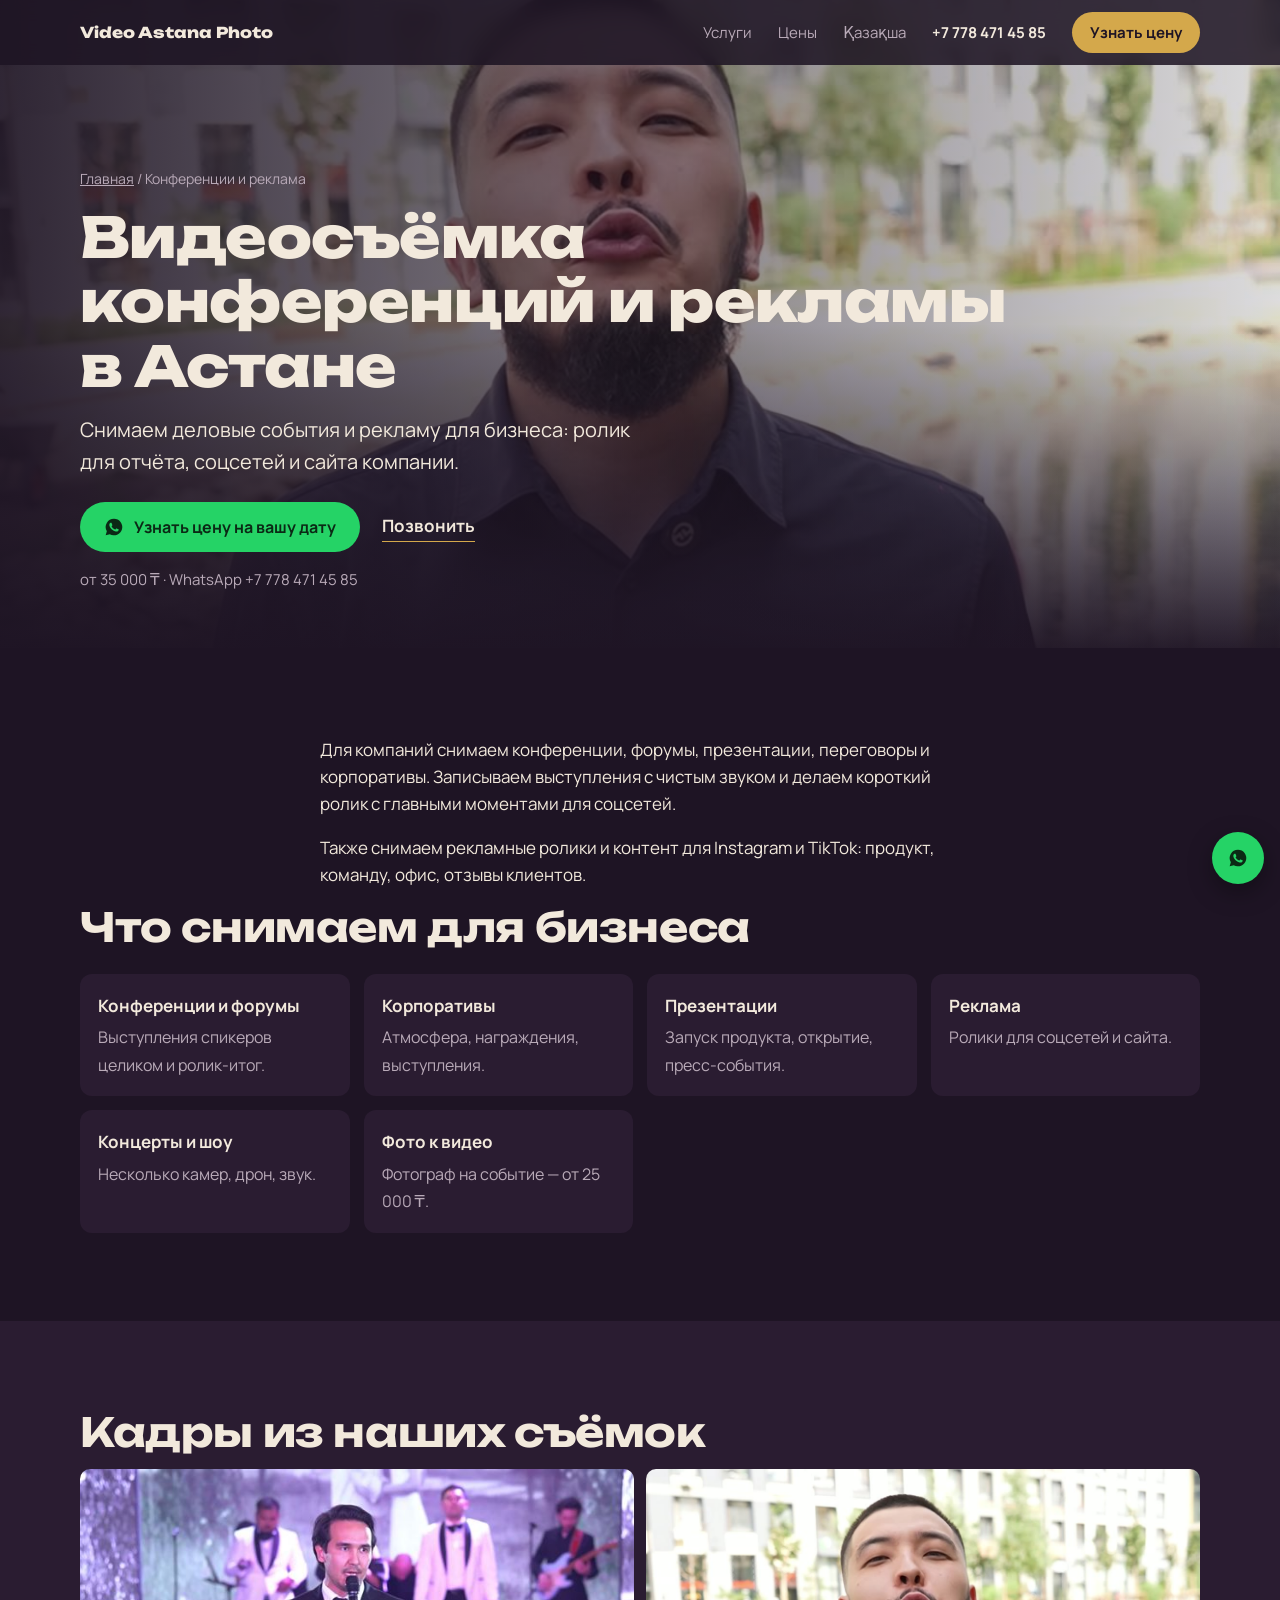
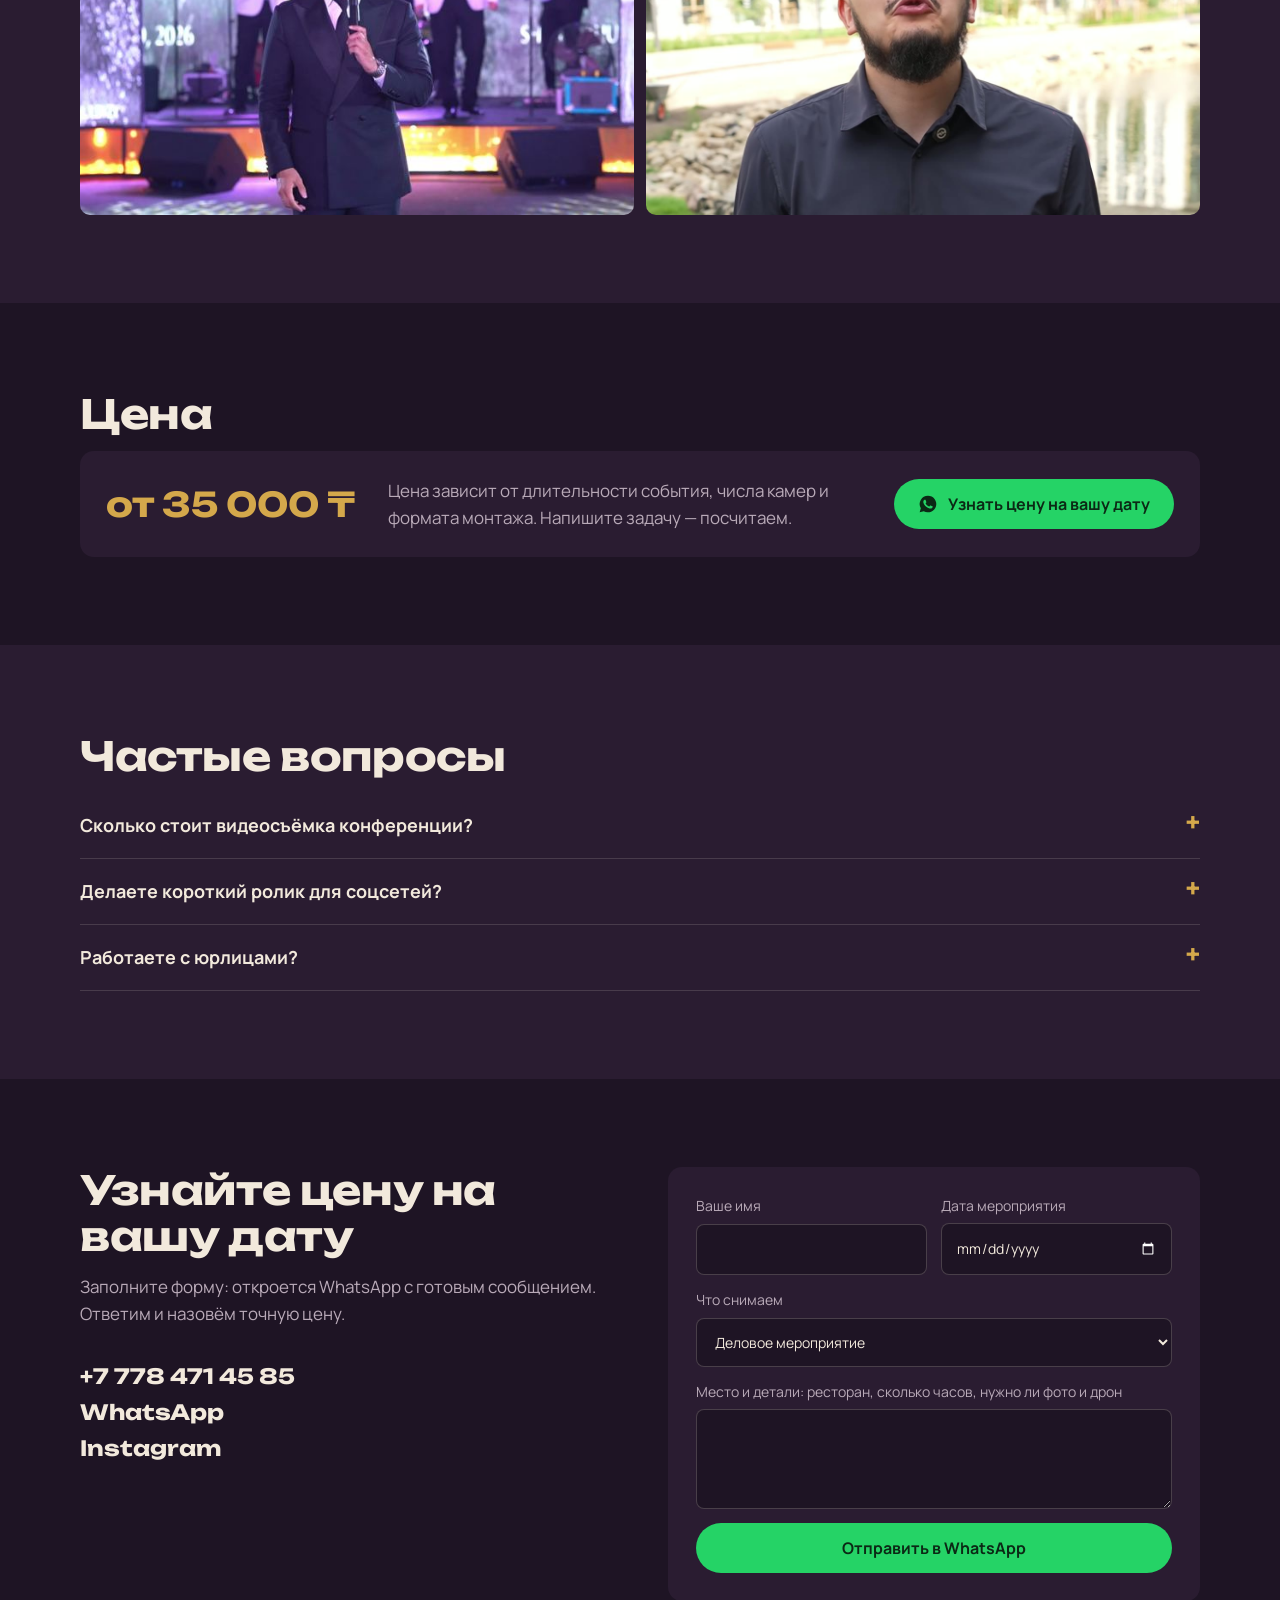
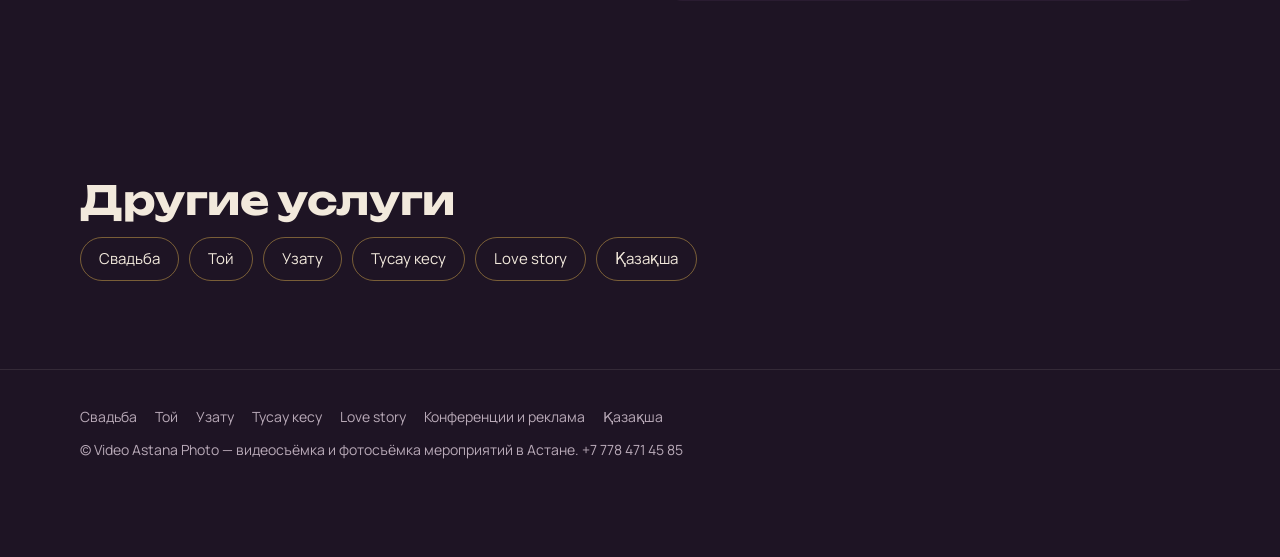
==== konferencii/index.html @ 9b66af79 "Service landing pages (RU) + Kazakh page, shared CSS/JS, sitemap" ====
<!doctype html>
<html lang="ru">
<head>
<meta charset="utf-8">
<meta name="viewport" content="width=device-width,initial-scale=1">
<title>Видеосъёмка конференций и корпоративов в Астане | Video Astana Photo</title>
<meta name="description" content="Видеосъёмка конференций, корпоративов, презентаций и рекламных роликов в Астане. Ролик и фото для отчёта и соцсетей. Цена от 35 000 ₸.">
<link rel="canonical" href="https://videoastanaphoto.kz/konferencii/">
<meta name="robots" content="index,follow">
<meta property="og:type" content="website">
<meta property="og:locale" content="ru_KZ">
<meta property="og:url" content="https://videoastanaphoto.kz/konferencii/">
<meta property="og:title" content="Видеосъёмка конференций и рекламы в Астане — Video Astana Photo">
<meta property="og:description" content="Видеосъёмка конференций, корпоративов, презентаций и рекламных роликов в Астане. Ролик и фото для отчёта и соцсетей. Цена от 35 000 ₸.">
<meta property="og:image" content="https://videoastanaphoto.kz/img/reklama-dlya-biznesa.jpg">
<meta name="twitter:card" content="summary_large_image">
<meta name="theme-color" content="#1E1424">
<link rel="icon" href="data:image/svg+xml,<svg xmlns='http://www.w3.org/2000/svg' viewBox='0 0 32 32'><circle cx='16' cy='16' r='9' fill='%23E0483E'/></svg>">
<link rel="preload" as="image" href="/img/reklama-dlya-biznesa.jpg" fetchpriority="high">
<link rel="preconnect" href="https://fonts.googleapis.com">
<link rel="preconnect" href="https://fonts.gstatic.com" crossorigin>
<link href="https://fonts.googleapis.com/css2?family=Unbounded:wght@500;700;800&family=Manrope:wght@400;600;700&display=swap" rel="stylesheet">
<link rel="stylesheet" href="/style.css">
<script type="application/ld+json">{"@context": "https://schema.org", "@type": "Service", "name": "Видеосъёмка конференций и рекламы в Астане", "serviceType": "Конференции и реклама", "description": "Видеосъёмка конференций, корпоративов, презентаций и рекламных роликов в Астане. Ролик и фото для отчёта и соцсетей. Цена от 35 000 ₸.", "url": "https://videoastanaphoto.kz/konferencii/", "areaServed": {"@type": "City", "name": "Астана"}, "provider": {"@id": "https://videoastanaphoto.kz/#business"}, "offers": {"@type": "Offer", "priceCurrency": "KZT", "price": 35000, "priceSpecification": {"@type": "PriceSpecification", "minPrice": 35000, "priceCurrency": "KZT"}}}</script>
<script type="application/ld+json">{"@context": "https://schema.org", "@type": "BreadcrumbList", "itemListElement": [{"@type": "ListItem", "position": 1, "name": "Главная", "item": "https://videoastanaphoto.kz/"}, {"@type": "ListItem", "position": 2, "name": "Конференции и реклама", "item": "https://videoastanaphoto.kz/konferencii/"}]}</script>
<script type="application/ld+json">{"@context": "https://schema.org", "@type": "FAQPage", "mainEntity": [{"@type": "Question", "name": "Сколько стоит видеосъёмка конференции?", "acceptedAnswer": {"@type": "Answer", "text": "От 35 000 ₸. Цена зависит от длительности, числа камер и того, нужен ли ролик-итог."}}, {"@type": "Question", "name": "Делаете короткий ролик для соцсетей?", "acceptedAnswer": {"@type": "Answer", "text": "Да, монтируем ролик с главными моментами в вертикальном и горизонтальном формате."}}, {"@type": "Question", "name": "Работаете с юрлицами?", "acceptedAnswer": {"@type": "Answer", "text": "Напишите в WhatsApp, обсудим удобный формат оплаты и документы."}}]}</script>
<script async src="https://www.googletagmanager.com/gtag/js?id=G-8J325X86KR"></script>
<script>window.dataLayer=window.dataLayer||[];function gtag(){dataLayer.push(arguments)}gtag('js',new Date());gtag('config','G-8J325X86KR');</script>
</head>
<body>

<nav class="nav" aria-label="Меню"><div class="wrap">
  <a class="logo" href="/">Video Astana Photo</a>
  <a class="m" href="/#uslugi">Услуги</a>
  <a class="m" href="/#ceny">Цены</a>
  <a class="m" href="/kz/">Қазақша</a>
  <a class="tel" href="tel:+77784714585">+7 778 471 45 85</a>
  <a class="btn" href="#zayavka">Узнать цену</a>
</div></nav>

<main>
<header class="page-hero">
  <img src="/img/reklama-dlya-biznesa.jpg" srcset="/img/reklama-dlya-biznesa-sm.jpg 720w, /img/reklama-dlya-biznesa.jpg 1600w" sizes="100vw" alt="Съёмка рекламного ролика для бизнеса в Астане" width="720" height="405">
  <div class="wrap">
    <p class="crumbs"><a href="/">Главная</a> / Конференции и реклама</p>
    <h1>Видеосъёмка конференций и рекламы в Астане</h1>
    <p class="lead">Снимаем деловые события и рекламу для бизнеса: ролик для отчёта, соцсетей и сайта компании.</p>
    <div class="cta">
      <a class="btn wa" href="https://wa.me/77784714585?text=%D0%97%D0%B4%D1%80%D0%B0%D0%B2%D1%81%D1%82%D0%B2%D1%83%D0%B9%D1%82%D0%B5%21%20%D0%A5%D0%BE%D1%87%D1%83%20%D1%83%D0%B7%D0%BD%D0%B0%D1%82%D1%8C%20%D1%86%D0%B5%D0%BD%D1%83%20%D1%81%D1%8A%D1%91%D0%BC%D0%BA%D0%B8%20%28%D0%BA%D0%BE%D0%BD%D1%84%D0%B5%D1%80%D0%B5%D0%BD%D1%86%D0%B8%D0%B8%20%D0%B8%20%D1%80%D0%B5%D0%BA%D0%BB%D0%B0%D0%BC%D0%B0%29%20%D0%BD%D0%B0%20%D0%BC%D0%BE%D1%8E%20%D0%B4%D0%B0%D1%82%D1%83."><svg viewBox="0 0 24 24" fill="currentColor" aria-hidden="true"><path d="M12 2a10 10 0 0 0-8.6 15.1L2 22l5-1.3A10 10 0 1 0 12 2Zm5.3 14.2c-.2.6-1.3 1.2-1.8 1.2-.5.1-1 .2-3.3-.7-2.8-1.1-4.6-4-4.7-4.2-.1-.2-1.1-1.5-1.1-2.9s.7-2 1-2.3c.2-.3.5-.3.7-.3h.5c.2 0 .4 0 .6.5l.8 2c.1.2.1.4 0 .5l-.3.5-.4.4c-.1.1-.3.3-.1.6.2.3.8 1.3 1.6 2.1 1.1 1 2 1.3 2.3 1.4.3.1.5.1.6-.1l.9-1c.2-.3.4-.2.6-.1l1.9.9c.3.1.5.2.5.3.1.1.1.7-.1 1.2Z"/></svg>Узнать цену на вашу дату</a>
      <a class="link" href="tel:+77784714585">Позвонить</a>
    </div>
    <p class="price-hint">от 35 000 ₸ · WhatsApp +7 778 471 45 85</p>
  </div>
</header>

<section><div class="wrap prose">
  <p>Для компаний снимаем конференции, форумы, презентации, переговоры и корпоративы. Записываем выступления с чистым звуком и делаем короткий ролик с главными моментами для соцсетей.</p><p>Также снимаем рекламные ролики и контент для Instagram и TikTok: продукт, команду, офис, отзывы клиентов.</p>
</div>
<div class="wrap">
  <h2>Что снимаем для бизнеса</h2>
  <ul class="moments"><li><strong>Конференции и форумы</strong><span>Выступления спикеров целиком и ролик-итог.</span></li><li><strong>Корпоративы</strong><span>Атмосфера, награждения, выступления.</span></li><li><strong>Презентации</strong><span>Запуск продукта, открытие, пресс-события.</span></li><li><strong>Реклама</strong><span>Ролики для соцсетей и сайта.</span></li><li><strong>Концерты и шоу</strong><span>Несколько камер, дрон, звук.</span></li><li><strong>Фото к видео</strong><span>Фотограф на событие — от 25 000 ₸.</span></li></ul>
</div></section>

<section class="prices"><div class="wrap">
  <h2>Кадры из наших съёмок</h2>
  <div class="gallery"><img src="/img/koncert-scena-sm.jpg" srcset="/img/koncert-scena-sm.jpg 720w, /img/koncert-scena.jpg 1600w" sizes="(max-width:600px) 100vw, 33vw" alt="Выступление на сцене с живой музыкой" width="720" height="405" loading="lazy"><img src="/img/reklama-dlya-biznesa-sm.jpg" srcset="/img/reklama-dlya-biznesa-sm.jpg 720w, /img/reklama-dlya-biznesa.jpg 1600w" sizes="(max-width:600px) 100vw, 33vw" alt="Съёмка рекламного ролика" width="720" height="405" loading="lazy"></div>
</div></section>

<section id="ceny"><div class="wrap">
  <h2>Цена</h2>
  <div class="pricebox"><b>от 35 000 ₸</b><p>Цена зависит от длительности события, числа камер и формата монтажа. Напишите задачу — посчитаем.</p><a class="btn wa" href="https://wa.me/77784714585?text=%D0%97%D0%B4%D1%80%D0%B0%D0%B2%D1%81%D1%82%D0%B2%D1%83%D0%B9%D1%82%D0%B5%21%20%D0%A5%D0%BE%D1%87%D1%83%20%D1%83%D0%B7%D0%BD%D0%B0%D1%82%D1%8C%20%D1%86%D0%B5%D0%BD%D1%83%20%D1%81%D1%8A%D1%91%D0%BC%D0%BA%D0%B8%20%28%D0%BA%D0%BE%D0%BD%D1%84%D0%B5%D1%80%D0%B5%D0%BD%D1%86%D0%B8%D0%B8%20%D0%B8%20%D1%80%D0%B5%D0%BA%D0%BB%D0%B0%D0%BC%D0%B0%29%20%D0%BD%D0%B0%20%D0%BC%D0%BE%D1%8E%20%D0%B4%D0%B0%D1%82%D1%83."><svg viewBox="0 0 24 24" fill="currentColor" aria-hidden="true"><path d="M12 2a10 10 0 0 0-8.6 15.1L2 22l5-1.3A10 10 0 1 0 12 2Zm5.3 14.2c-.2.6-1.3 1.2-1.8 1.2-.5.1-1 .2-3.3-.7-2.8-1.1-4.6-4-4.7-4.2-.1-.2-1.1-1.5-1.1-2.9s.7-2 1-2.3c.2-.3.5-.3.7-.3h.5c.2 0 .4 0 .6.5l.8 2c.1.2.1.4 0 .5l-.3.5-.4.4c-.1.1-.3.3-.1.6.2.3.8 1.3 1.6 2.1 1.1 1 2 1.3 2.3 1.4.3.1.5.1.6-.1l.9-1c.2-.3.4-.2.6-.1l1.9.9c.3.1.5.2.5.3.1.1.1.7-.1 1.2Z"/></svg>Узнать цену на вашу дату</a></div>
</div></section>

<section class="prices" id="faq"><div class="wrap faq">
  <h2>Частые вопросы</h2>
  <details><summary>Сколько стоит видеосъёмка конференции?</summary><p>От 35 000 ₸. Цена зависит от длительности, числа камер и того, нужен ли ролик-итог.</p></details><details><summary>Делаете короткий ролик для соцсетей?</summary><p>Да, монтируем ролик с главными моментами в вертикальном и горизонтальном формате.</p></details><details><summary>Работаете с юрлицами?</summary><p>Напишите в WhatsApp, обсудим удобный формат оплаты и документы.</p></details>
</div></section>

<section id="zayavka"><div class="wrap order">
  <div>
    <h2>Узнайте цену на вашу дату</h2>
    <p class="sub">Заполните форму: откроется WhatsApp с готовым сообщением. Ответим и назовём точную цену.</p>
    <div class="contacts">
      <a href="tel:+77784714585">+7 778 471 45 85</a>
      <a href="https://wa.me/77784714585">WhatsApp</a>
      <a href="https://instagram.com/video_astana_photo" rel="noopener">Instagram</a>
    </div>
  </div>
  <form id="f">
    <div class="two">
      <label>Ваше имя<input name="name" required autocomplete="name"></label>
      <label>Дата мероприятия<input name="date" type="date"></label>
    </div>
    <label>Что снимаем
      <select name="type" id="type"><option>Той / свадьба / узату</option><option>Тусау кесу / годики</option><option>День рождения / юбилей</option><option>Концерт / выступление</option><option selected>Деловое мероприятие</option><option>Другое</option></select>
    </label>
    <label>Место и детали: ресторан, сколько часов, нужно ли фото и дрон<textarea name="msg"></textarea></label>
    <button class="btn wa" type="submit">Отправить в WhatsApp</button>
  </form>
</div></section>

<section><div class="wrap">
  <h2>Другие услуги</h2>
  <div class="related"><a href="/svadba/">Свадьба</a><a href="/toy/">Той</a><a href="/uzatu/">Узату</a><a href="/tusau-kesu/">Тусау кесу</a><a href="/love-story/">Love story</a><a href="/kz/" hreflang="kk">Қазақша</a></div>
</div></section>
</main>

<footer><div class="wrap">
  <nav class="foot-links" aria-label="Услуги"><a href="/svadba/">Свадьба</a><a href="/toy/">Той</a><a href="/uzatu/">Узату</a><a href="/tusau-kesu/">Тусау кесу</a><a href="/love-story/">Love story</a><a href="/konferencii/">Конференции и реклама</a><a href="/kz/" hreflang="kk">Қазақша</a></nav>
  <span>© Video Astana Photo — видеосъёмка и фотосъёмка мероприятий в Астане. +7 778 471 45 85</span>
</div></footer>

<a class="btn wa fab" href="https://wa.me/77784714585" aria-label="WhatsApp"><svg viewBox="0 0 24 24" fill="currentColor" aria-hidden="true"><path d="M12 2a10 10 0 0 0-8.6 15.1L2 22l5-1.3A10 10 0 1 0 12 2Zm5.3 14.2c-.2.6-1.3 1.2-1.8 1.2-.5.1-1 .2-3.3-.7-2.8-1.1-4.6-4-4.7-4.2-.1-.2-1.1-1.5-1.1-2.9s.7-2 1-2.3c.2-.3.5-.3.7-.3h.5c.2 0 .4 0 .6.5l.8 2c.1.2.1.4 0 .5l-.3.5-.4.4c-.1.1-.3.3-.1.6.2.3.8 1.3 1.6 2.1 1.1 1 2 1.3 2.3 1.4.3.1.5.1.6-.1l.9-1c.2-.3.4-.2.6-.1l1.9.9c.3.1.5.2.5.3.1.1.1.7-.1 1.2Z"/></svg><span>WhatsApp</span></a>
<script src="/site.js"></script>
</body>
</html>
---- style.css ----
:root{
  --night:#1E1424; --deep:#2A1C31; --ivory:#F2E9DC; --mute:#B9AAB8; --gold:#D4A84B; --rec:#E0483E; --wa:#25D366;
  --display:"Unbounded",system-ui,sans-serif; --body:"Manrope",system-ui,sans-serif;
}
*{box-sizing:border-box;margin:0}
html{scroll-behavior:smooth;scroll-padding-top:76px}
body{color-scheme:dark;background:var(--night);color:var(--ivory);font:400 17px/1.6 var(--body);-webkit-font-smoothing:antialiased}
img{display:block;max-width:100%;height:auto}
a{color:inherit}
:focus-visible{outline:2px solid var(--gold);outline-offset:3px}
.wrap{max-width:1160px;margin:0 auto;padding:0 20px}
h1,h2,h3{font-family:var(--display);font-weight:700;line-height:1.15;letter-spacing:-.01em}
h2{font-size:clamp(26px,3.6vw,40px);margin-bottom:14px}
.sub{color:var(--mute);max-width:60ch;margin-bottom:36px}
section{padding:88px 0}

.btn{display:inline-flex;align-items:center;gap:10px;white-space:nowrap;background:var(--gold);color:var(--night);font:700 16px var(--body);text-decoration:none;padding:14px 24px;border-radius:999px;border:0;cursor:pointer}
.btn:hover{background:#E2BC66}
.btn.wa{background:var(--wa);color:#0B2915}
.btn.wa:hover{background:#3BE07A}
.btn svg{width:20px;height:20px;flex:none}
.link{color:var(--ivory);font-weight:700;text-decoration:none;border-bottom:1px solid var(--gold);padding-bottom:2px}

/* nav */
.nav{position:fixed;inset:0 0 auto;z-index:10;padding:12px 0;background:rgba(30,20,36,.86);backdrop-filter:blur(10px)}
.nav .wrap{display:flex;align-items:center;gap:26px}
.logo{font:800 15px var(--display);text-decoration:none;margin-right:auto}
.nav .m{text-decoration:none;color:var(--mute);font-size:15px;white-space:nowrap}
.nav .m:hover{color:var(--ivory)}
.nav .tel{font-weight:700;text-decoration:none;font-size:15px;white-space:nowrap}
.logo{white-space:nowrap}
.nav .btn{padding:10px 18px;font-size:15px}
@media(max-width:1100px){.nav .m.x{display:none}}
@media(max-width:900px){.nav .m{display:none}}
@media(max-width:560px){.nav .tel{display:none}.logo{font-size:13px}.nav .btn{padding:9px 14px;font-size:14px}}

/* hero */
.hero{position:relative;min-height:100svh;display:flex;align-items:flex-end;overflow:hidden}
.hero>video{position:absolute;inset:0;width:100%;height:100%;object-fit:cover;object-position:60% 30%}
.hero::after{content:"";position:absolute;inset:0;background:linear-gradient(90deg,rgba(30,20,36,.92) 0%,rgba(30,20,36,.6) 45%,rgba(30,20,36,.1) 100%),linear-gradient(0deg,rgba(30,20,36,.9),transparent 45%)}
.vf{position:absolute;inset:max(72px,9vh) max(16px,3vw) max(20px,3vh);pointer-events:none;z-index:1}
.vf i{position:absolute;width:40px;height:40px;border:2px solid rgba(242,233,220,.8)}
.vf i:nth-child(1){top:0;left:0;border-width:2px 0 0 2px}
.vf i:nth-child(2){top:0;right:0;border-width:2px 2px 0 0}
.vf i:nth-child(3){bottom:0;left:0;border-width:0 0 2px 2px}
.vf i:nth-child(4){bottom:0;right:0;border-width:0 2px 2px 0}
.hud{position:absolute;top:16px;left:20px;right:20px;display:flex;justify-content:space-between;font:600 13px var(--display);letter-spacing:.04em}
.rec{display:flex;align-items:center;gap:8px}
.rec::before{content:"";width:10px;height:10px;border-radius:50%;background:var(--rec);animation:blink 1.2s steps(1) infinite}
@keyframes blink{50%{opacity:0}}
@media(prefers-reduced-motion:reduce){.rec::before{animation:none}}
.hero .wrap{position:relative;z-index:2;width:100%;padding-top:140px;padding-bottom:max(72px,10vh)}
.hero h1{font-size:clamp(30px,5.2vw,64px);font-weight:800;max-width:17ch;margin-bottom:18px}
.hero .lead{font-size:clamp(17px,1.6vw,20px);max-width:44ch;margin-bottom:22px}
.checks{list-style:none;padding:0;display:grid;gap:8px;margin-bottom:30px}
.checks li{display:flex;gap:10px;align-items:baseline}
.checks li::before{content:"";flex:none;width:10px;height:10px;border-radius:50%;background:var(--gold);transform:translateY(-1px)}
.cta{display:flex;gap:14px 22px;flex-wrap:wrap;align-items:center}
.price-hint{color:var(--mute);font-size:15px;margin-top:16px}

/* services */
.cards{display:grid;grid-template-columns:repeat(3,1fr);gap:22px}
.card{background:var(--deep);border-radius:14px;overflow:hidden;display:flex;flex-direction:column}
.card img{aspect-ratio:16/10;object-fit:cover;width:100%}
.card .b{padding:22px;display:flex;flex-direction:column;gap:10px;flex:1}
.card h3{font-size:19px}
.card p{color:var(--mute);font-size:16px;flex:1}
.card .row{display:flex;align-items:center;justify-content:space-between;gap:12px;margin-top:6px}
.card b{font:700 18px var(--display);color:var(--gold);white-space:nowrap}
.card .link{font-size:15px;white-space:nowrap}
.card.big{grid-column:span 2}
.card.big img{aspect-ratio:16/8}
@media(max-width:900px){.cards{grid-template-columns:1fr 1fr}.card.big{grid-column:span 2}}
@media(max-width:600px){.cards{grid-template-columns:1fr}.card.big{grid-column:auto}.card.big img{aspect-ratio:16/10}}

/* get */
.get{display:grid;grid-template-columns:1.1fr 1fr;gap:56px;align-items:center}
.get img{border-radius:14px;aspect-ratio:4/3;object-fit:cover;width:100%}
.get img.portrait{aspect-ratio:4/5;max-height:620px;object-position:50% 20%}
.get ul{list-style:none;padding:0;display:grid;gap:18px}
.get li strong{display:block;font-size:18px}
.get li span{color:var(--mute)}
@media(max-width:860px){.get{grid-template-columns:1fr;gap:32px}}

/* prices */
.prices{background:var(--deep)}
.plist{border-top:1px solid rgba(242,233,220,.15)}
.plist>div{display:grid;grid-template-columns:1fr auto auto;gap:6px 28px;align-items:center;padding:24px 0;border-bottom:1px solid rgba(242,233,220,.15)}
.plist h3{font-size:clamp(17px,2vw,21px)}
.plist p{color:var(--mute);grid-column:1;font-size:16px}
.plist b{font:700 clamp(19px,2.3vw,26px) var(--display);color:var(--gold);white-space:nowrap;grid-row:1/3;grid-column:2}
.plist .link{grid-row:1/3;grid-column:3;font-size:15px;white-space:nowrap}
@media(max-width:640px){.plist>div{grid-template-columns:1fr;gap:6px}.plist h3,.plist b,.plist p,.plist .link{grid-row:auto;grid-column:1}.plist .link{justify-self:start;margin-top:4px}}
.note{color:var(--mute);margin-top:22px;font-size:15px}

/* steps */
.steps{list-style:none;padding:0;display:grid;grid-template-columns:repeat(4,1fr);gap:28px;counter-reset:s}
.steps li{counter-increment:s;border-top:2px solid var(--gold);padding-top:16px}
.steps li::before{content:counter(s);font:800 34px var(--display);color:var(--gold);display:block;margin-bottom:8px}
.steps strong{display:block;font-size:18px;margin-bottom:6px}
.steps span{color:var(--mute);font-size:16px}
@media(max-width:860px){.steps{grid-template-columns:1fr 1fr}}
@media(max-width:520px){.steps{grid-template-columns:1fr}}

/* faq */
.faq details{border-bottom:1px solid rgba(242,233,220,.15);padding:18px 0}
.faq summary{cursor:pointer;font-weight:700;font-size:18px;list-style:none;display:flex;justify-content:space-between;gap:16px}
.faq summary::-webkit-details-marker{display:none}
.faq summary::after{content:"+";font:700 22px var(--display);color:var(--gold);line-height:1}
.faq details[open] summary::after{content:"−"}
.faq p{color:var(--mute);margin-top:10px;max-width:70ch}

/* order */
.order{display:grid;grid-template-columns:1fr 1fr;gap:56px}
@media(max-width:860px){.order{grid-template-columns:1fr;gap:32px}}
form{display:grid;gap:14px;background:var(--deep);padding:28px;border-radius:14px}
label{display:grid;gap:6px;font-size:14px;color:var(--mute)}
input,select,textarea{font:inherit;color:var(--ivory);background:var(--night);border:1px solid rgba(242,233,220,.2);border-radius:8px;padding:13px 14px;width:100%}
input:focus,select:focus,textarea:focus{border-color:var(--gold);outline:none}
textarea{min-height:100px;resize:vertical}
.two{display:grid;grid-template-columns:1fr 1fr;gap:14px}
@media(max-width:520px){.two{grid-template-columns:1fr}}
form .btn{justify-content:center}
.contacts{display:grid;gap:10px;margin-top:26px}
.contacts a{font:700 21px var(--display);text-decoration:none}
.contacts a:hover{color:var(--gold)}

footer{padding:36px 0 96px;color:var(--mute);font-size:14px;border-top:1px solid rgba(242,233,220,.1)}
footer .wrap{display:flex;justify-content:space-between;flex-wrap:wrap;gap:10px 24px}

/* sticky WhatsApp */
.fab{position:fixed;right:16px;bottom:16px;z-index:20;box-shadow:0 8px 24px rgba(0,0,0,.35)}
@media(min-width:900px){.fab span{display:none}.fab{padding:16px;border-radius:50%}}

/* service pages */
.page-hero{position:relative;min-height:72svh;display:flex;align-items:flex-end;overflow:hidden}
.page-hero>img{position:absolute;inset:0;width:100%;height:100%;object-fit:cover}
.page-hero::after{content:"";position:absolute;inset:0;background:linear-gradient(90deg,rgba(30,20,36,.92) 0%,rgba(30,20,36,.55) 50%,rgba(30,20,36,.15) 100%),linear-gradient(0deg,rgba(30,20,36,.95),transparent 50%)}
.page-hero .wrap{position:relative;z-index:2;width:100%;padding-top:120px;padding-bottom:56px}
.page-hero h1{font-size:clamp(28px,4.6vw,56px);font-weight:800;max-width:18ch;margin-bottom:16px}
.page-hero .lead{font-size:clamp(17px,1.6vw,20px);max-width:46ch;margin-bottom:24px}
.crumbs{font-size:14px;color:var(--mute);margin-bottom:14px}
.crumbs a{color:var(--mute)}
.prose{max-width:68ch}
.prose p{margin-bottom:16px}
.moments{list-style:none;padding:0;display:grid;grid-template-columns:repeat(auto-fill,minmax(230px,1fr));gap:14px;margin-top:24px}
.moments li{background:var(--deep);border-radius:12px;padding:18px}
.moments strong{display:block;margin-bottom:4px}
.moments span{color:var(--mute);font-size:16px}
.gallery{display:grid;grid-template-columns:repeat(auto-fit,minmax(220px,1fr));gap:12px}
.gallery img{border-radius:10px;aspect-ratio:16/10;object-fit:cover;width:100%}
.pricebox{display:flex;flex-wrap:wrap;gap:16px 32px;align-items:center;background:var(--deep);border-radius:14px;padding:26px}
.pricebox b{font:700 clamp(24px,3vw,34px) var(--display);color:var(--gold)}
.pricebox p{color:var(--mute);flex:1;min-width:240px}
.related{display:flex;flex-wrap:wrap;gap:10px}
.related a{border:1px solid rgba(212,168,75,.5);border-radius:999px;padding:9px 18px;text-decoration:none;font-size:15px}
.related a:hover{border-color:var(--gold);color:var(--gold)}
.foot-links{display:flex;flex-wrap:wrap;gap:8px 18px;width:100%}
.foot-links a{color:var(--mute);text-decoration:none}
.foot-links a:hover{color:var(--ivory)}
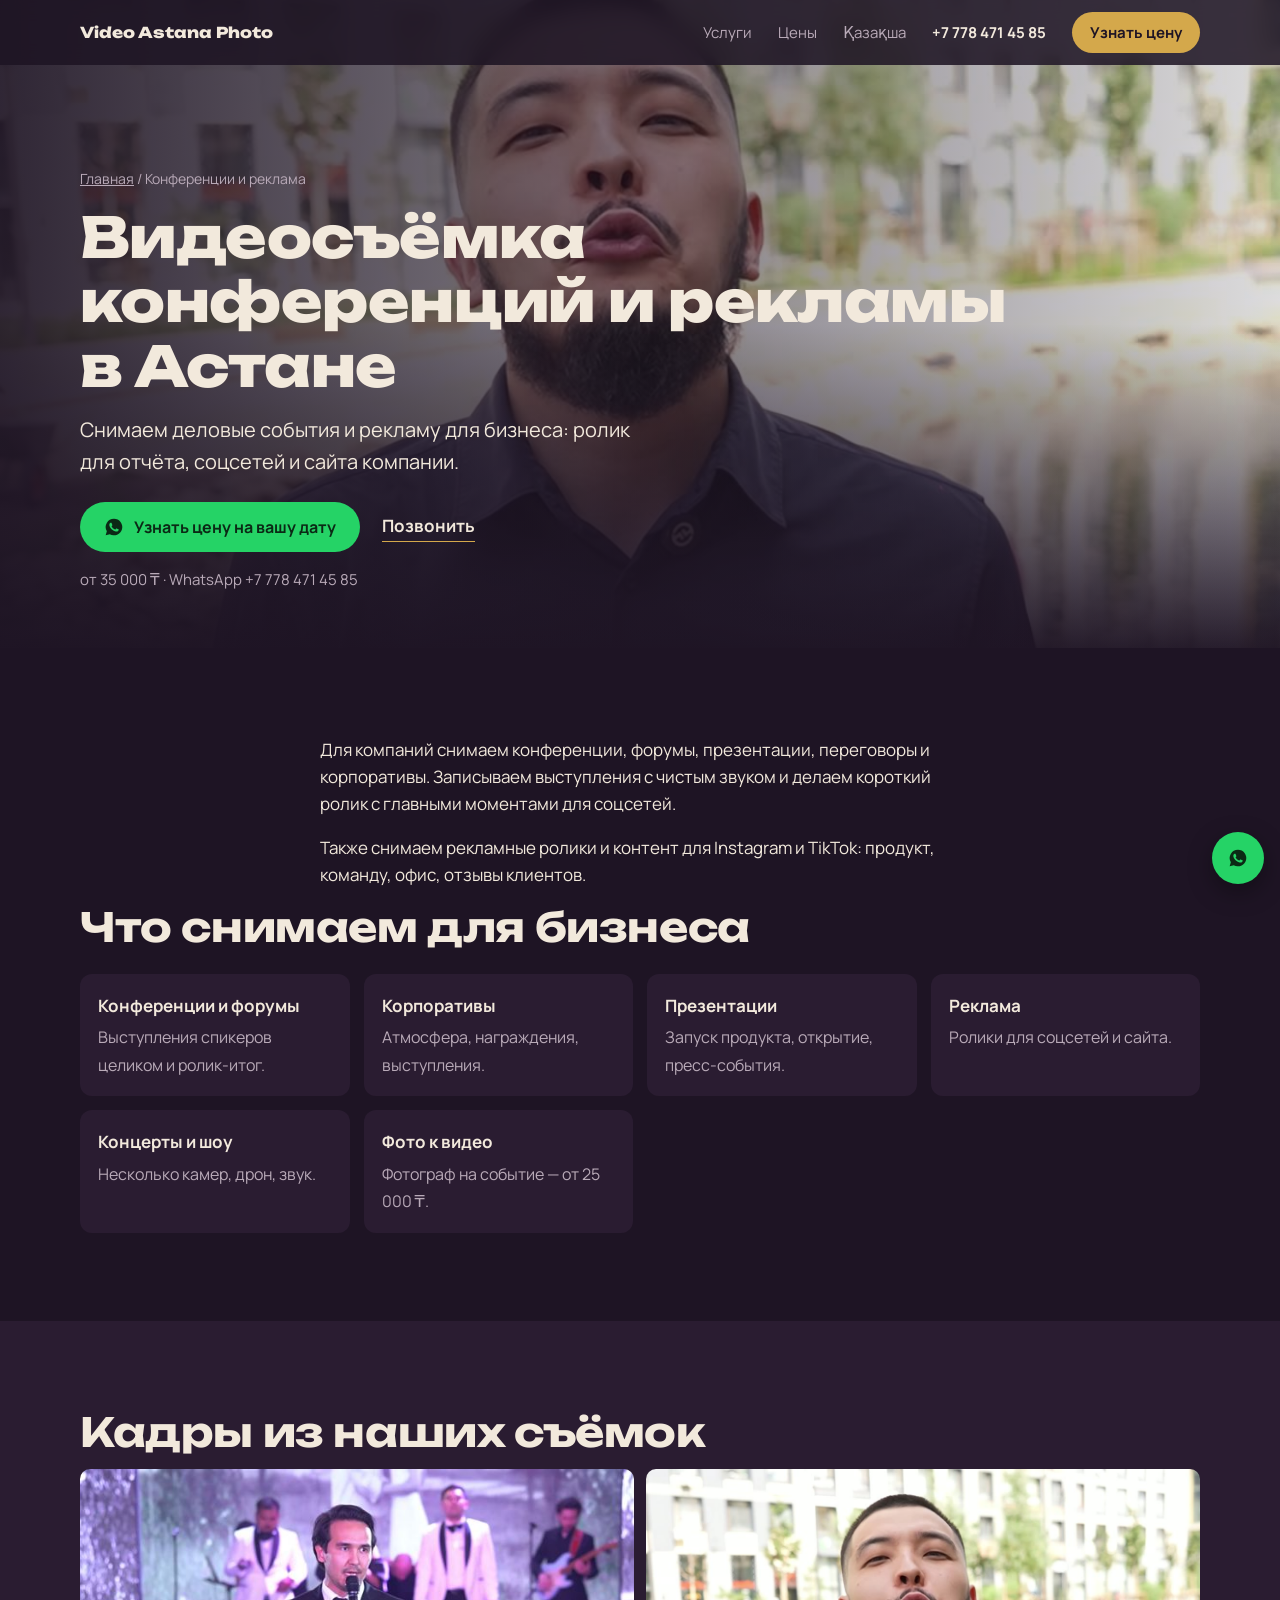
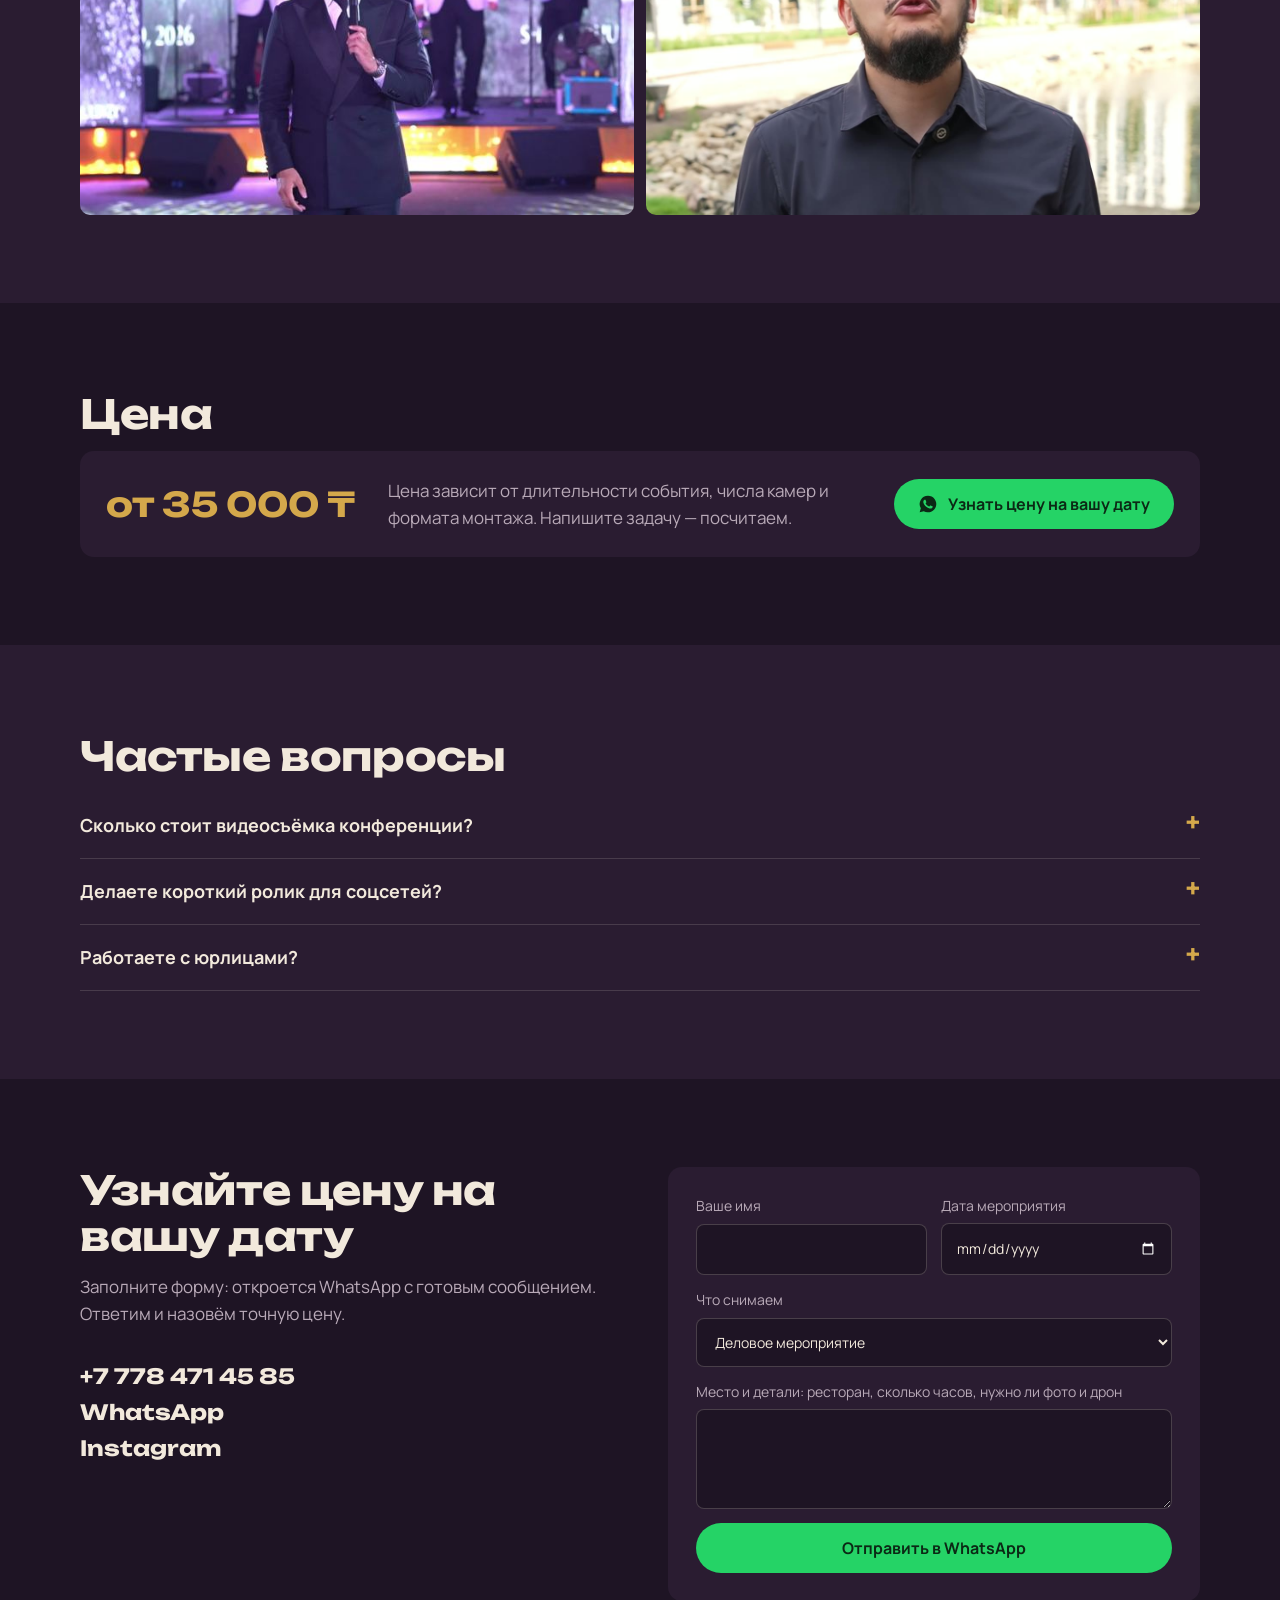
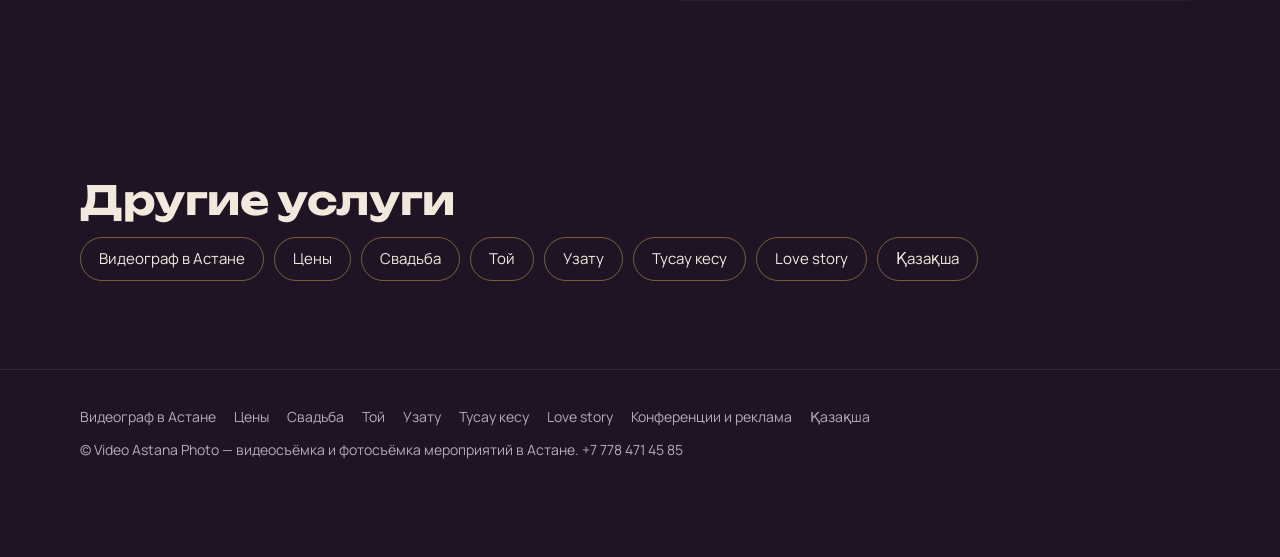
==== commit d6f36b2d: "GEO: AI bots in robots, llms.txt, Person schema, pages videograf-astana + ceny, IndexNow key Co-Auth" ====
--- a/konferencii/index.html
+++ b/konferencii/index.html
@@ -101,12 +101,12 @@
 
 <section><div class="wrap">
   <h2>Другие услуги</h2>
-  <div class="related"><a href="/svadba/">Свадьба</a><a href="/toy/">Той</a><a href="/uzatu/">Узату</a><a href="/tusau-kesu/">Тусау кесу</a><a href="/love-story/">Love story</a><a href="/kz/" hreflang="kk">Қазақша</a></div>
+  <div class="related"><a href="/videograf-astana/">Видеограф в Астане</a><a href="/ceny/">Цены</a><a href="/svadba/">Свадьба</a><a href="/toy/">Той</a><a href="/uzatu/">Узату</a><a href="/tusau-kesu/">Тусау кесу</a><a href="/love-story/">Love story</a><a href="/kz/" hreflang="kk">Қазақша</a></div>
 </div></section>
 </main>
 
 <footer><div class="wrap">
-  <nav class="foot-links" aria-label="Услуги"><a href="/svadba/">Свадьба</a><a href="/toy/">Той</a><a href="/uzatu/">Узату</a><a href="/tusau-kesu/">Тусау кесу</a><a href="/love-story/">Love story</a><a href="/konferencii/">Конференции и реклама</a><a href="/kz/" hreflang="kk">Қазақша</a></nav>
+  <nav class="foot-links" aria-label="Услуги"><a href="/videograf-astana/">Видеограф в Астане</a><a href="/ceny/">Цены</a><a href="/svadba/">Свадьба</a><a href="/toy/">Той</a><a href="/uzatu/">Узату</a><a href="/tusau-kesu/">Тусау кесу</a><a href="/love-story/">Love story</a><a href="/konferencii/">Конференции и реклама</a><a href="/kz/" hreflang="kk">Қазақша</a></nav>
   <span>© Video Astana Photo — видеосъёмка и фотосъёмка мероприятий в Астане. +7 778 471 45 85</span>
 </div></footer>
 
